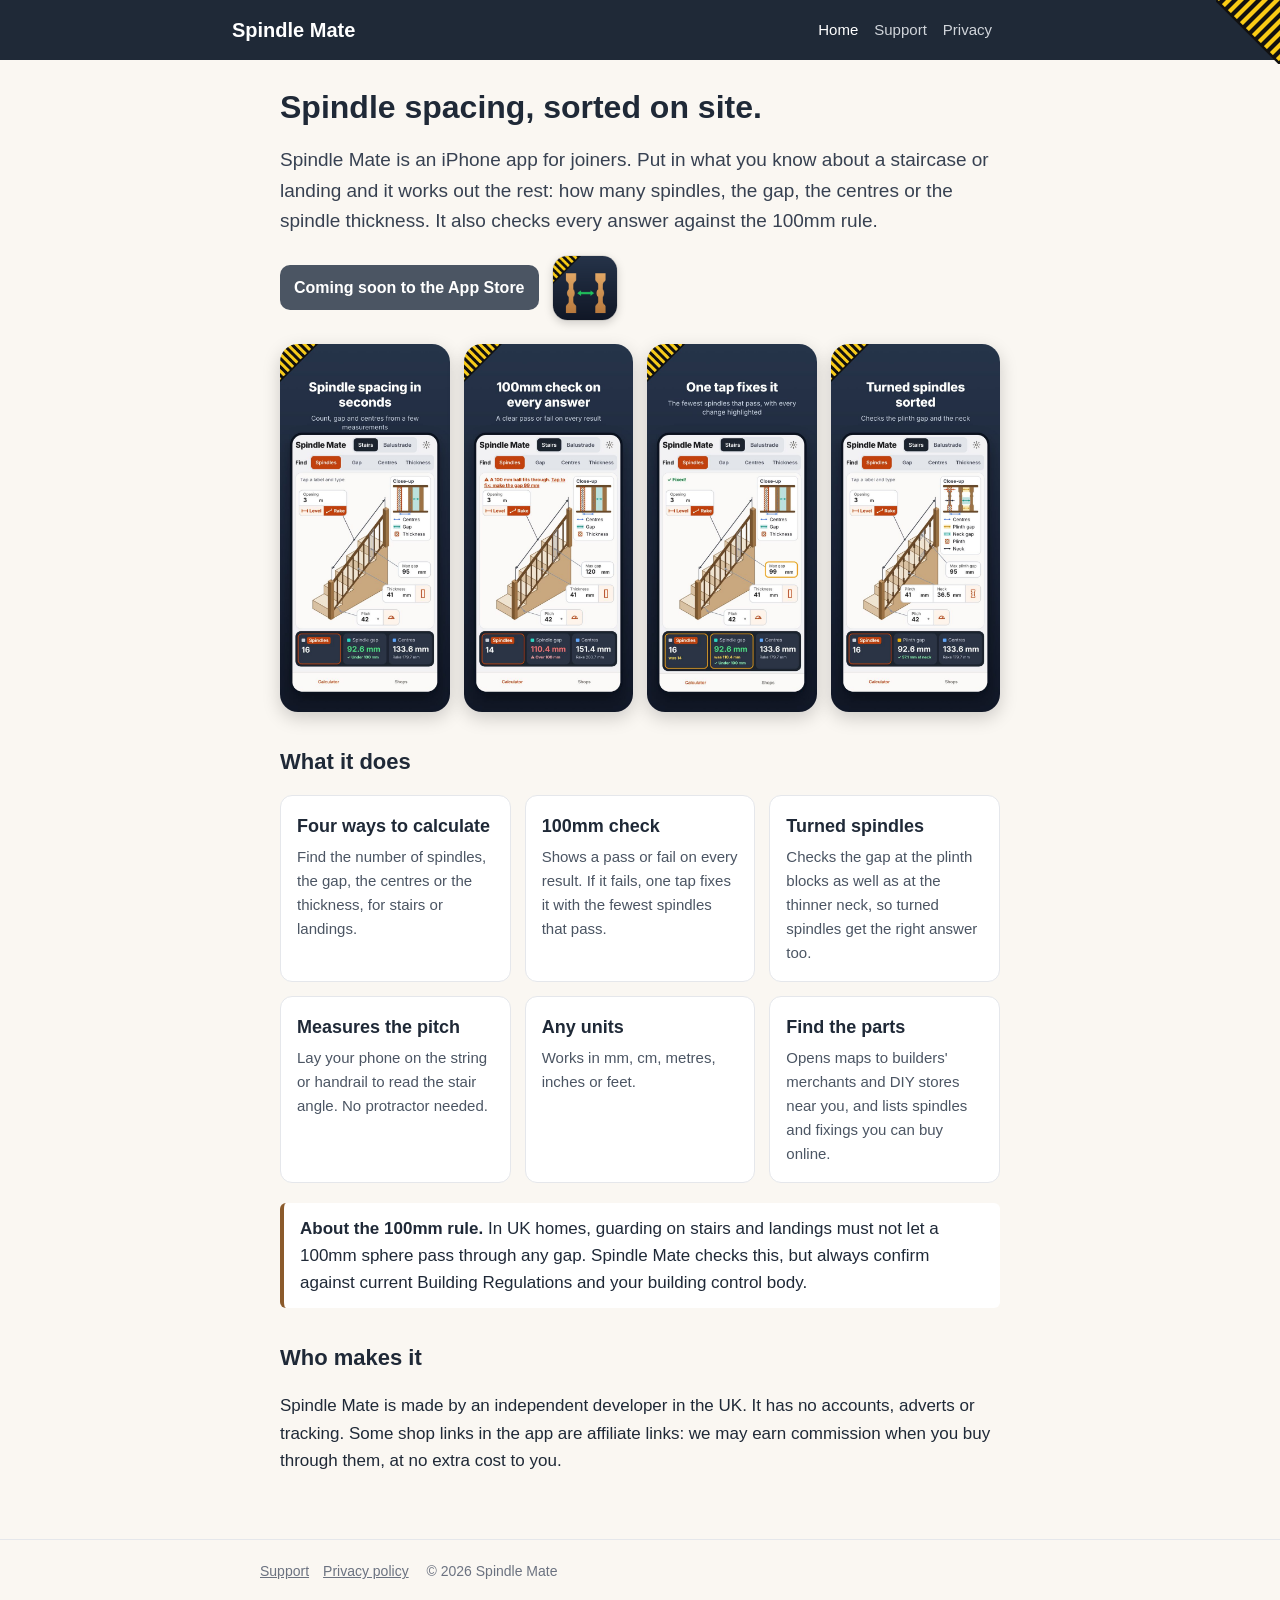
==== docs/index.html @ 723d8fc3 "Website: icon after the App Store badge with iOS rounded corners; header colours the iPhone status b" ====
<!DOCTYPE html>
<html lang="en-GB">
<head>
<meta charset="utf-8">
<meta name="viewport" content="width=device-width, initial-scale=1, viewport-fit=cover">
<meta name="theme-color" content="#1F2937">
<meta name="apple-mobile-web-app-capable" content="yes">
<meta name="apple-mobile-web-app-status-bar-style" content="black-translucent">
<title>Spindle Mate – spindle spacing calculator for joiners</title>
<meta name="description" content="Spindle Mate works out spindle spacing for stairs and landings, checks the 100mm rule, and finds the parts you need. Built for joiners.">
<link rel="stylesheet" href="style.css">
<link rel="icon" href="img/icon.png">
<link rel="apple-touch-icon" href="img/icon.png">
</head>
<body>
<header><svg class="hazard" aria-hidden="true" viewBox="0 0 64 64" width="64" height="64"><defs><clipPath id="hz"><path d="M64,0 V64 L0,0 Z"/></clipPath></defs><g clip-path="url(#hz)"><rect width="64" height="64" fill="#FACC15"/><path d="M4,0 h6 l-70,70 h-6 Z" fill="#111111"/><path d="M16,0 h6 l-70,70 h-6 Z" fill="#111111"/><path d="M28,0 h6 l-70,70 h-6 Z" fill="#111111"/><path d="M40,0 h6 l-70,70 h-6 Z" fill="#111111"/><path d="M52,0 h6 l-70,70 h-6 Z" fill="#111111"/><path d="M64,0 h6 l-70,70 h-6 Z" fill="#111111"/><path d="M76,0 h6 l-70,70 h-6 Z" fill="#111111"/><path d="M88,0 h6 l-70,70 h-6 Z" fill="#111111"/><path d="M100,0 h6 l-70,70 h-6 Z" fill="#111111"/><path d="M112,0 h6 l-70,70 h-6 Z" fill="#111111"/><path d="M124,0 h6 l-70,70 h-6 Z" fill="#111111"/><path d="M136,0 h6 l-70,70 h-6 Z" fill="#111111"/></g><line x1="-1" y1="-1" x2="65" y2="65" stroke="#111111" stroke-width="2.5"/></svg><div class="wrap">
  <a class="brand" href="./">Spindle Mate</a>
  <nav><a href="./" aria-current="page">Home</a><a href="support.html">Support</a><a href="privacy.html">Privacy</a></nav>
</div></header>
<main class="wrap">
  <h1>Spindle spacing, sorted on site.</h1>
  <p class="lead">Spindle Mate is an iPhone app for joiners. Put in what you know about a staircase or landing and it works out the rest: how many spindles, the gap, the centres or the spindle thickness. It also checks every answer against the 100mm rule.</p>
  <div class="launch"><span class="badge soon">Coming soon to the App Store</span><img src="img/icon.png" width="64" height="64" alt="Spindle Mate app icon" class="appicon"></div>

  <div class="shots" aria-label="Screenshots">
    <img src="img/screen1.jpg" width="300" height="652" alt="Spindle spacing in seconds: 16 spindles, a 92.6 mm gap passing the 100 mm check">
    <img src="img/screen2.jpg" width="300" height="652" alt="100 mm check on every answer: a 110.4 mm gap failing, with Tap to fix">
    <img src="img/screen3.jpg" width="300" height="652" alt="One tap fixes it: now 16 spindles, the changed boxes highlighted">
    <img src="img/screen4.jpg" width="300" height="652" alt="Turned spindles: plinth gap with the gap at the neck checked">
  </div>

  <h2>What it does</h2>
  <div class="grid">
    <div class="card"><h3>Four ways to calculate</h3><p>Find the number of spindles, the gap, the centres or the thickness, for stairs or landings.</p></div>
    <div class="card"><h3>100mm check</h3><p>Shows a pass or fail on every result. If it fails, one tap fixes it with the fewest spindles that pass.</p></div>
    <div class="card"><h3>Turned spindles</h3><p>Checks the gap at the plinth blocks as well as at the thinner neck, so turned spindles get the right answer too.</p></div>
    <div class="card"><h3>Measures the pitch</h3><p>Lay your phone on the string or handrail to read the stair angle. No protractor needed.</p></div>
    <div class="card"><h3>Any units</h3><p>Works in mm, cm, metres, inches or feet.</p></div>
    <div class="card"><h3>Find the parts</h3><p>Opens maps to builders' merchants and DIY stores near you, and lists spindles and fixings you can buy online.</p></div>
  </div>

  <div class="note">
    <strong>About the 100mm rule.</strong> In UK homes, guarding on stairs and landings must not let a 100mm sphere pass through any gap. Spindle Mate checks this, but always confirm against current Building Regulations and your building control body.
  </div>

  <h2>Who makes it</h2>
  <p>Spindle Mate is made by an independent developer in the UK. It has no accounts, adverts or tracking. Some shop links in the app are affiliate links: we may earn commission when you buy through them, at no extra cost to you.</p>
</main>
<footer><div class="wrap">
  <a href="support.html">Support</a><a href="privacy.html">Privacy policy</a>
  <span>© 2026 Spindle Mate</span>
</div></footer>
</body>
</html>
---- docs/style.css ----
:root { --wood: #8B5A2B; --ink: #1F2937; --muted: #6B7280; --line: #E5E7EB; --bg: #FAF7F2; --green: #15803D; }
* { box-sizing: border-box; }
body { margin: 0; font: 17px/1.6 -apple-system, BlinkMacSystemFont, "Segoe UI", Roboto, Helvetica, Arial, sans-serif; color: var(--ink); background: var(--bg); }
header { background: var(--ink); color: #fff; padding: 14px 20px; }
header .wrap { display: flex; align-items: center; justify-content: space-between; gap: 12px; flex-wrap: wrap; }
header a.brand { color: #fff; text-decoration: none; font-weight: 700; font-size: 20px; display: flex; align-items: center; gap: 10px; }
nav a { color: #D1D5DB; text-decoration: none; margin-left: 16px; font-size: 15px; }
nav a:hover, nav a[aria-current] { color: #fff; }
.wrap { max-width: 760px; margin: 0 auto; }
main { padding: 28px 20px 48px; }
h1 { font-size: 32px; line-height: 1.2; margin: 0 0 12px; }
h2 { font-size: 22px; margin: 32px 0 8px; }
h3 { font-size: 18px; margin: 20px 0 4px; }
p, li { color: var(--ink); }
.lead { font-size: 19px; color: #374151; }
.muted { color: var(--muted); font-size: 15px; }
a { color: var(--wood); }
.badge { display: inline-block; background: #000; color: #fff; border-radius: 10px; padding: 10px 18px; text-decoration: none; font-weight: 600; margin: 8px 0 4px; }
.badge.soon { background: #4B5563; cursor: default; }
.grid { display: grid; grid-template-columns: repeat(auto-fit, minmax(210px, 1fr)); gap: 14px; margin-top: 16px; }
.card { background: #fff; border: 1px solid var(--line); border-radius: 12px; padding: 16px; }
.card h3 { margin-top: 0; }
.card p { margin: 0; font-size: 15px; color: #4B5563; }
.note { background: #fff; border-left: 4px solid var(--wood); padding: 12px 16px; border-radius: 6px; margin: 20px 0; }
footer { border-top: 1px solid var(--line); padding: 20px; font-size: 14px; color: var(--muted); }
footer a { color: var(--muted); margin-right: 14px; }
.shots { display: flex; gap: 14px; overflow-x: auto; scroll-snap-type: x mandatory; margin: 24px 0 8px; padding: 0 0 8px; }
.shots img { flex: none; width: 230px; height: auto; border-radius: 18px; scroll-snap-align: start; box-shadow: 0 6px 18px rgba(0,0,0,.18); }
@media (min-width: 760px) { .shots { overflow: visible; margin: 24px 0 8px; padding: 0; } .shots img { flex: 1; width: 0; } }
header { position: relative; padding-right: 76px; padding-top: calc(14px + env(safe-area-inset-top)); }
html { background: #1F2937; }
body { min-height: 100vh; }
.hazard { position: absolute; top: 0; right: 0; width: 64px; height: 64px; }
.launch { display: flex; align-items: center; gap: 14px; margin: 8px 0 4px; }
.launch .badge { margin: 0; white-space: nowrap; font-size: 16px; padding: 10px 14px; }
.appicon { border-radius: 22.5%; box-shadow: 0 0 0 0.5px rgba(0,0,0,.15), 0 3px 10px rgba(0,0,0,.18); }
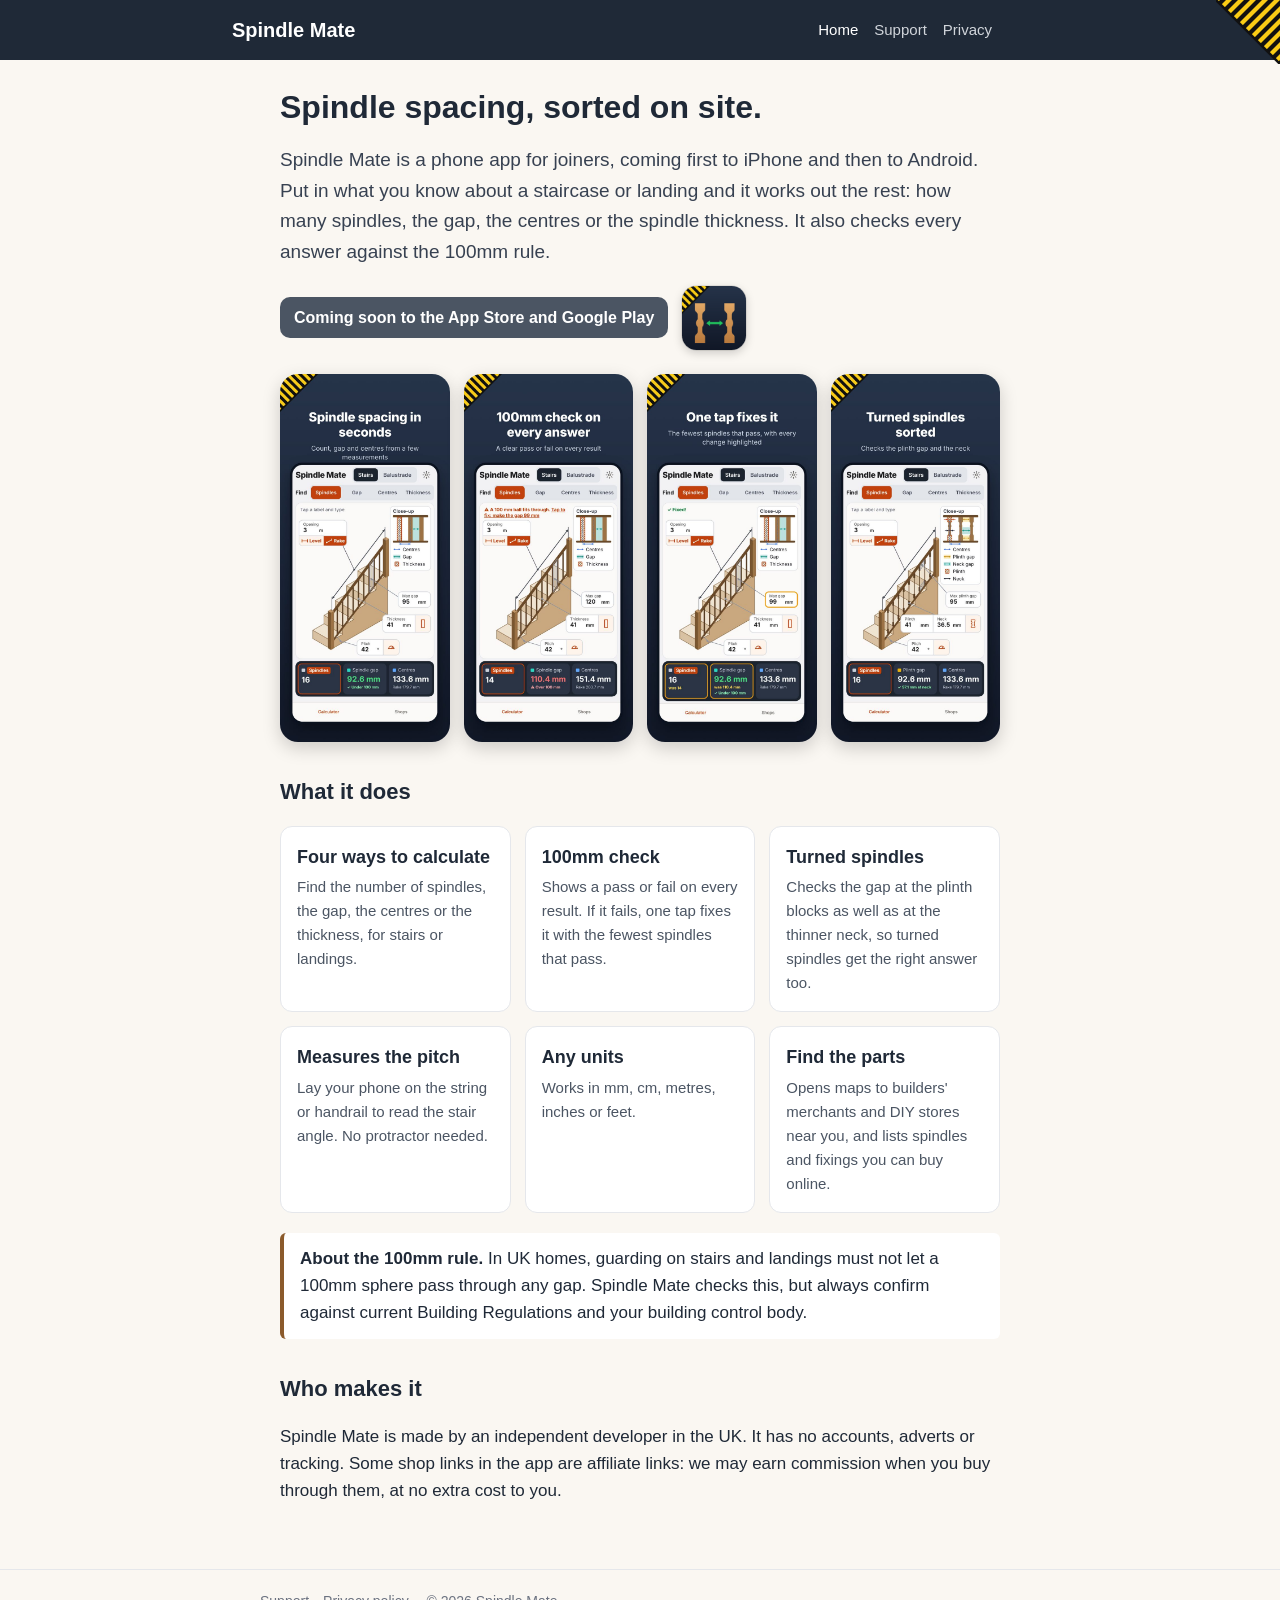
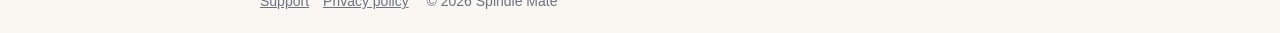
==== commit c47f2b7f: "Website: coming soon to the App Store and Google Play; maps wording covers Android Co-Authored-By: C" ====
--- a/docs/index.html
+++ b/docs/index.html
@@ -7,7 +7,7 @@
 <meta name="apple-mobile-web-app-capable" content="yes">
 <meta name="apple-mobile-web-app-status-bar-style" content="black-translucent">
 <title>Spindle Mate – spindle spacing calculator for joiners</title>
-<meta name="description" content="Spindle Mate works out spindle spacing for stairs and landings, checks the 100mm rule, and finds the parts you need. Built for joiners.">
+<meta name="description" content="Spindle Mate, for iPhone and Android, works out spindle spacing for stairs and landings, checks the 100mm rule, and finds the parts you need. Built for joiners.">
 <link rel="stylesheet" href="style.css">
 <link rel="icon" href="img/icon.png">
 <link rel="apple-touch-icon" href="img/icon.png">
@@ -19,8 +19,8 @@
 </div></header>
 <main class="wrap">
   <h1>Spindle spacing, sorted on site.</h1>
-  <p class="lead">Spindle Mate is an iPhone app for joiners. Put in what you know about a staircase or landing and it works out the rest: how many spindles, the gap, the centres or the spindle thickness. It also checks every answer against the 100mm rule.</p>
-  <div class="launch"><span class="badge soon">Coming soon to the App Store</span><img src="img/icon.png" width="64" height="64" alt="Spindle Mate app icon" class="appicon"></div>
+  <p class="lead">Spindle Mate is a phone app for joiners, coming first to iPhone and then to Android. Put in what you know about a staircase or landing and it works out the rest: how many spindles, the gap, the centres or the spindle thickness. It also checks every answer against the 100mm rule.</p>
+  <div class="launch"><span class="badge soon">Coming soon to the App Store and Google Play</span><img src="img/icon.png" width="64" height="64" alt="Spindle Mate app icon" class="appicon"></div>
 
   <div class="shots" aria-label="Screenshots">
     <img src="img/screen1.jpg" width="300" height="652" alt="Spindle spacing in seconds: 16 spindles, a 92.6 mm gap passing the 100 mm check">
--- a/docs/style.css
+++ b/docs/style.css
@@ -32,5 +32,5 @@
 body { min-height: 100vh; }
 .hazard { position: absolute; top: 0; right: 0; width: 64px; height: 64px; }
 .launch { display: flex; align-items: center; gap: 14px; margin: 8px 0 4px; }
-.launch .badge { margin: 0; white-space: nowrap; font-size: 16px; padding: 10px 14px; }
+.launch .badge { margin: 0; font-size: 16px; line-height: 21px; padding: 10px 14px; }
 .appicon { border-radius: 22.5%; box-shadow: 0 0 0 0.5px rgba(0,0,0,.15), 0 3px 10px rgba(0,0,0,.18); }
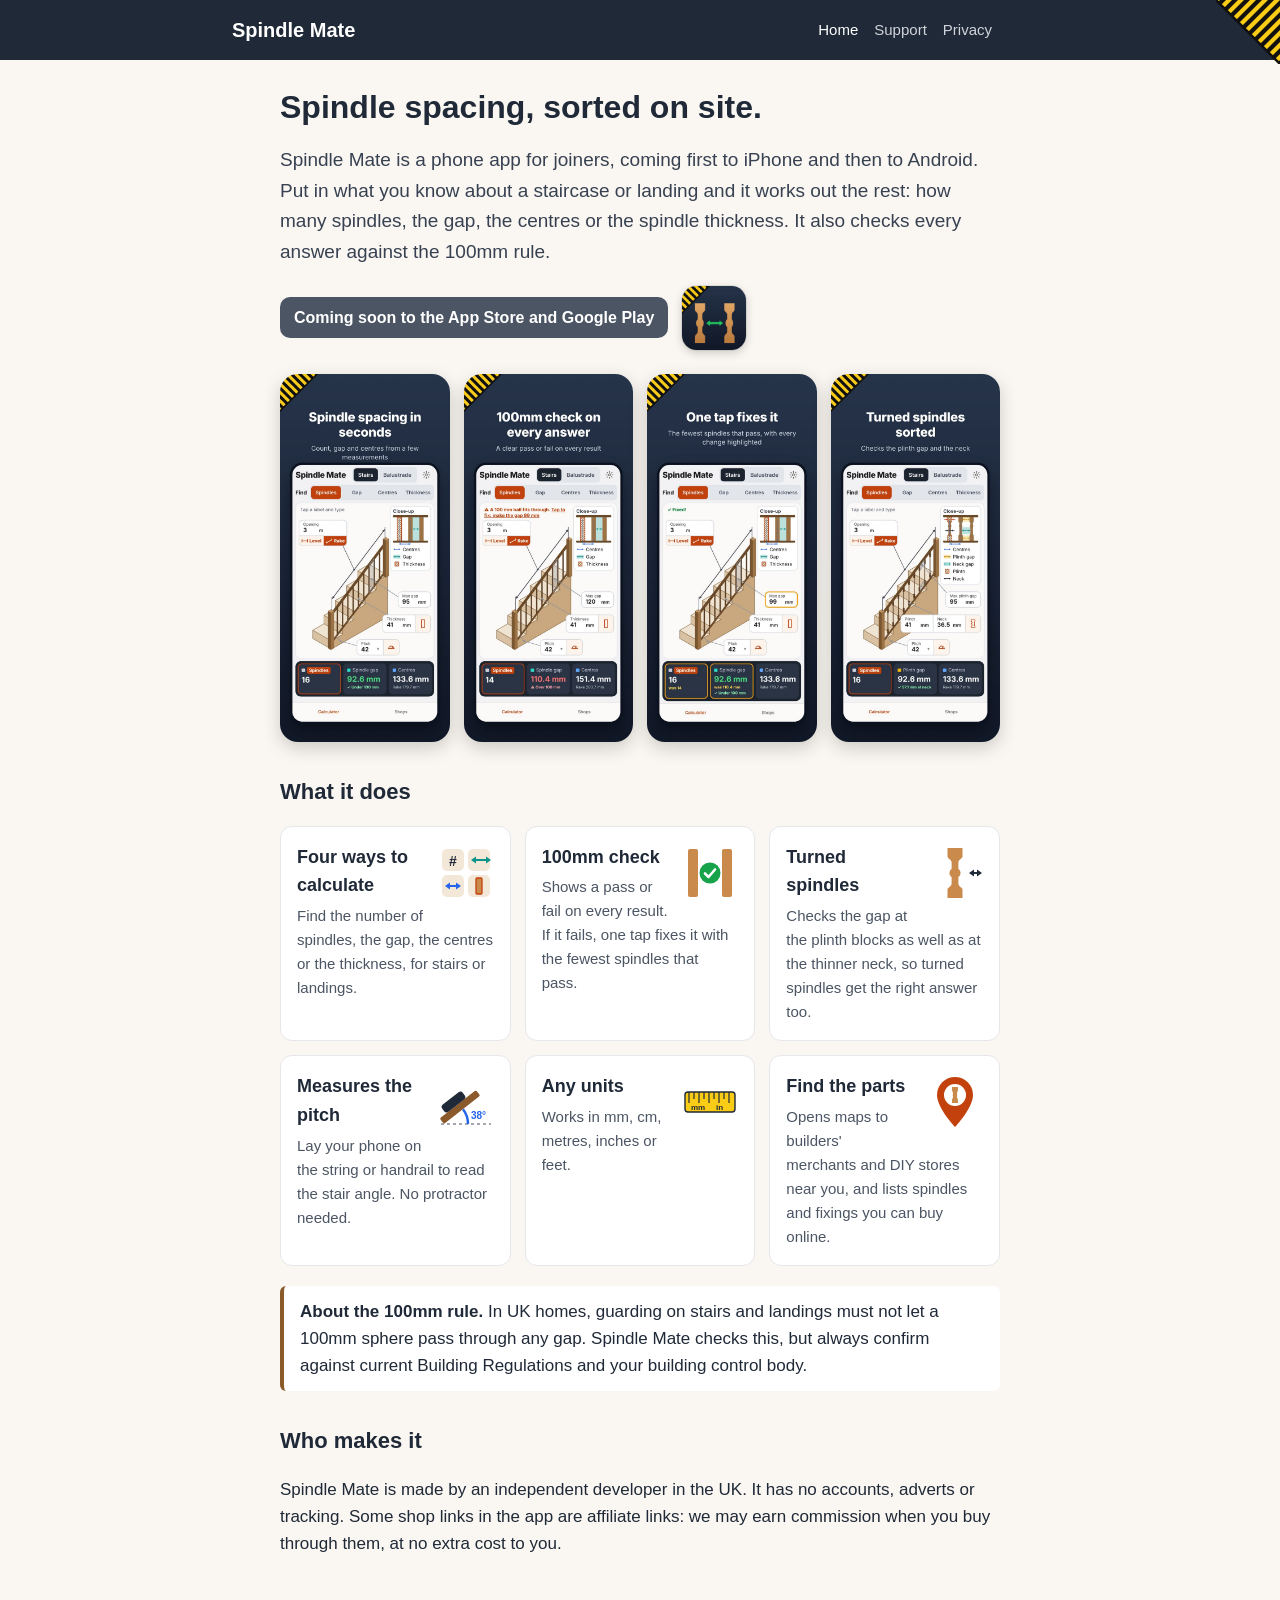
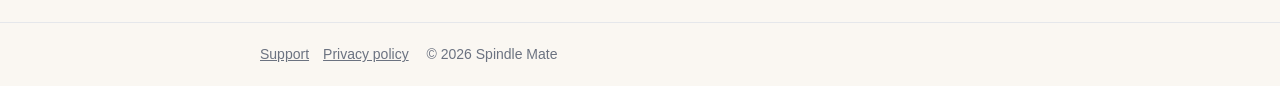
==== commit 52cec5c1: "Website: a glyph for each feature card, text wraps around it Co-Authored-By: Claude Opus 5.5 <norepl" ====
--- a/docs/index.html
+++ b/docs/index.html
@@ -31,12 +31,12 @@
 
   <h2>What it does</h2>
   <div class="grid">
-    <div class="card"><h3>Four ways to calculate</h3><p>Find the number of spindles, the gap, the centres or the thickness, for stairs or landings.</p></div>
-    <div class="card"><h3>100mm check</h3><p>Shows a pass or fail on every result. If it fails, one tap fixes it with the fewest spindles that pass.</p></div>
-    <div class="card"><h3>Turned spindles</h3><p>Checks the gap at the plinth blocks as well as at the thinner neck, so turned spindles get the right answer too.</p></div>
-    <div class="card"><h3>Measures the pitch</h3><p>Lay your phone on the string or handrail to read the stair angle. No protractor needed.</p></div>
-    <div class="card"><h3>Any units</h3><p>Works in mm, cm, metres, inches or feet.</p></div>
-    <div class="card"><h3>Find the parts</h3><p>Opens maps to builders' merchants and DIY stores near you, and lists spindles and fixings you can buy online.</p></div>
+    <div class="card feature"><svg class="glyph" aria-hidden="true" viewBox="0 0 56 56" width="56" height="56"><rect x="4" y="4" width="22" height="22" rx="5" fill="#F3E7D8"/><rect x="30" y="4" width="22" height="22" rx="5" fill="#F3E7D8"/><rect x="4" y="30" width="22" height="22" rx="5" fill="#F3E7D8"/><rect x="30" y="30" width="22" height="22" rx="5" fill="#F3E7D8"/><text x="15" y="20.5" font-family="-apple-system,Helvetica,Arial" font-size="14" font-weight="800" fill="#1F2937" text-anchor="middle">#</text><line x1="37" y1="15" x2="49" y2="15" stroke="#0D9488" stroke-width="2"/><path d="M33,15 l5,-3.5 v7 Z M53,15 l-5,-3.5 v7 Z" fill="#0D9488"/><line x1="11" y1="41" x2="19" y2="41" stroke="#2563EB" stroke-width="2"/><path d="M7,41 l5,-3.5 v7 Z M23,41 l-5,-3.5 v7 Z" fill="#2563EB"/><rect x="38" y="33" width="6" height="16" rx="1" fill="#C98A4B" stroke="#C2410C" stroke-width="1.3"/></svg><h3>Four ways to calculate</h3><p>Find the number of spindles, the gap, the centres or the thickness, for stairs or landings.</p></div>
+    <div class="card feature"><svg class="glyph" aria-hidden="true" viewBox="0 0 56 56" width="56" height="56"><rect x="6" y="4" width="10" height="48" rx="2" fill="#C98A4B"/><rect x="40" y="4" width="10" height="48" rx="2" fill="#C98A4B"/><circle cx="28" cy="28" r="10.5" fill="#16A34A"/><path d="M23,28.5 l3.5,3.5 l6.5,-7.5" fill="none" stroke="#fff" stroke-width="2.6" stroke-linecap="round" stroke-linejoin="round"/></svg><h3>100mm check</h3><p>Shows a pass or fail on every result. If it fails, one tap fixes it with the fewest spindles that pass.</p></div>
+    <div class="card feature"><svg class="glyph" aria-hidden="true" viewBox="0 0 56 56" width="56" height="56"><path d="M20.5,3 h15 v8.5 C35.5,13.5 31.375,14.5 31.375,17.5 L31.375,24.0 C34.3,26.0 34.3,30.0 31.375,32.0 L31.375,38.5 C31.375,41.5 35.5,42.5 35.5,44.5 v8.5 h-15 v-8.5 C20.5,42.5 24.625,41.5 24.625,38.5 L24.625,32.0 C21.7,30.0 21.7,26.0 24.625,24.0 L24.625,17.5 C24.625,14.5 20.5,13.5 20.5,11.5 Z" fill="#C98A4B"/><g stroke="#1F2937" stroke-width="1.6"><line x1="44" y1="28" x2="53" y2="28"/></g><line x1="46" y1="28" x2="51" y2="28" stroke="#1F2937" stroke-width="1.6"/><path d="M42,28 l5,-3.5 v7 Z M55,28 l-5,-3.5 v7 Z" fill="#1F2937"/></svg><h3>Turned spindles</h3><p>Checks the gap at the plinth blocks as well as at the thinner neck, so turned spindles get the right answer too.</p></div>
+    <div class="card feature"><svg class="glyph" aria-hidden="true" viewBox="0 0 56 56" width="56" height="56"><line x1="3" y1="50" x2="53" y2="50" stroke="#1F2937" stroke-width="2" stroke-dasharray="3 3" opacity=".4"/><g transform="rotate(-38 6 50)"><rect x="6" y="43" width="46" height="7" rx="1.5" fill="#8B5A2B"/><rect x="14" y="34" width="26" height="9" rx="3" fill="#1F2937"/></g><path d="M30,50 A24,24 0 0 0 25,35.3" fill="none" stroke="#2563EB" stroke-width="2.4"/><text x="33" y="45" font-family="-apple-system,Helvetica,Arial" font-size="10" font-weight="800" fill="#2563EB">38°</text></svg><h3>Measures the pitch</h3><p>Lay your phone on the string or handrail to read the stair angle. No protractor needed.</p></div>
+    <div class="card feature"><svg class="glyph" aria-hidden="true" viewBox="0 0 56 56" width="56" height="56"><rect x="3" y="18" width="50" height="20" rx="3" fill="#FACC15" stroke="#1F2937" stroke-width="1.4"/><line x1="7" y1="18" x2="7" y2="29" stroke="#1F2937" stroke-width="1.2"/><line x1="12" y1="18" x2="12" y2="25" stroke="#1F2937" stroke-width="1.2"/><line x1="17" y1="18" x2="17" y2="29" stroke="#1F2937" stroke-width="1.2"/><line x1="22" y1="18" x2="22" y2="25" stroke="#1F2937" stroke-width="1.2"/><line x1="27" y1="18" x2="27" y2="29" stroke="#1F2937" stroke-width="1.2"/><line x1="32" y1="18" x2="32" y2="25" stroke="#1F2937" stroke-width="1.2"/><line x1="37" y1="18" x2="37" y2="29" stroke="#1F2937" stroke-width="1.2"/><line x1="42" y1="18" x2="42" y2="25" stroke="#1F2937" stroke-width="1.2"/><line x1="47" y1="18" x2="47" y2="29" stroke="#1F2937" stroke-width="1.2"/><text x="9" y="35.5" font-family="-apple-system,Helvetica,Arial" font-size="8" font-weight="800" fill="#1F2937">mm</text><text x="34" y="35.5" font-family="-apple-system,Helvetica,Arial" font-size="8" font-weight="800" fill="#1F2937">in</text></svg><h3>Any units</h3><p>Works in mm, cm, metres, inches or feet.</p></div>
+    <div class="card feature"><svg class="glyph" aria-hidden="true" viewBox="0 0 56 56" width="56" height="56"><path d="M28,53 C28,53 10,34 10,21 A18,18 0 0 1 46,21 C46,34 28,53 28,53 Z" fill="#C2410C"/><circle cx="28" cy="21" r="11" fill="#fff"/><path d="M25.0,13 h6 v2.72 C31.0,17.72 29.35,18.72 29.35,21.72 L29.35,17.0 C30.52,19.0 30.52,23.0 29.35,25.0 L29.35,20.28 C29.35,23.28 31.0,24.28 31.0,26.28 v2.72 h-6 v-2.72 C25.0,24.28 26.65,23.28 26.65,20.28 L26.65,25.0 C25.48,23.0 25.48,19.0 26.65,17.0 L26.65,21.72 C26.65,18.72 25.0,17.72 25.0,15.72 Z" fill="#C98A4B"/></svg><h3>Find the parts</h3><p>Opens maps to builders' merchants and DIY stores near you, and lists spindles and fixings you can buy online.</p></div>
   </div>
 
   <div class="note">
--- a/docs/style.css
+++ b/docs/style.css
@@ -34,3 +34,5 @@
 .launch { display: flex; align-items: center; gap: 14px; margin: 8px 0 4px; }
 .launch .badge { margin: 0; font-size: 16px; line-height: 21px; padding: 10px 14px; }
 .appicon { border-radius: 22.5%; box-shadow: 0 0 0 0.5px rgba(0,0,0,.15), 0 3px 10px rgba(0,0,0,.18); }
+.feature { display: flow-root; }
+.feature .glyph { float: right; width: 56px; height: 56px; margin: 2px 0 6px 12px; }
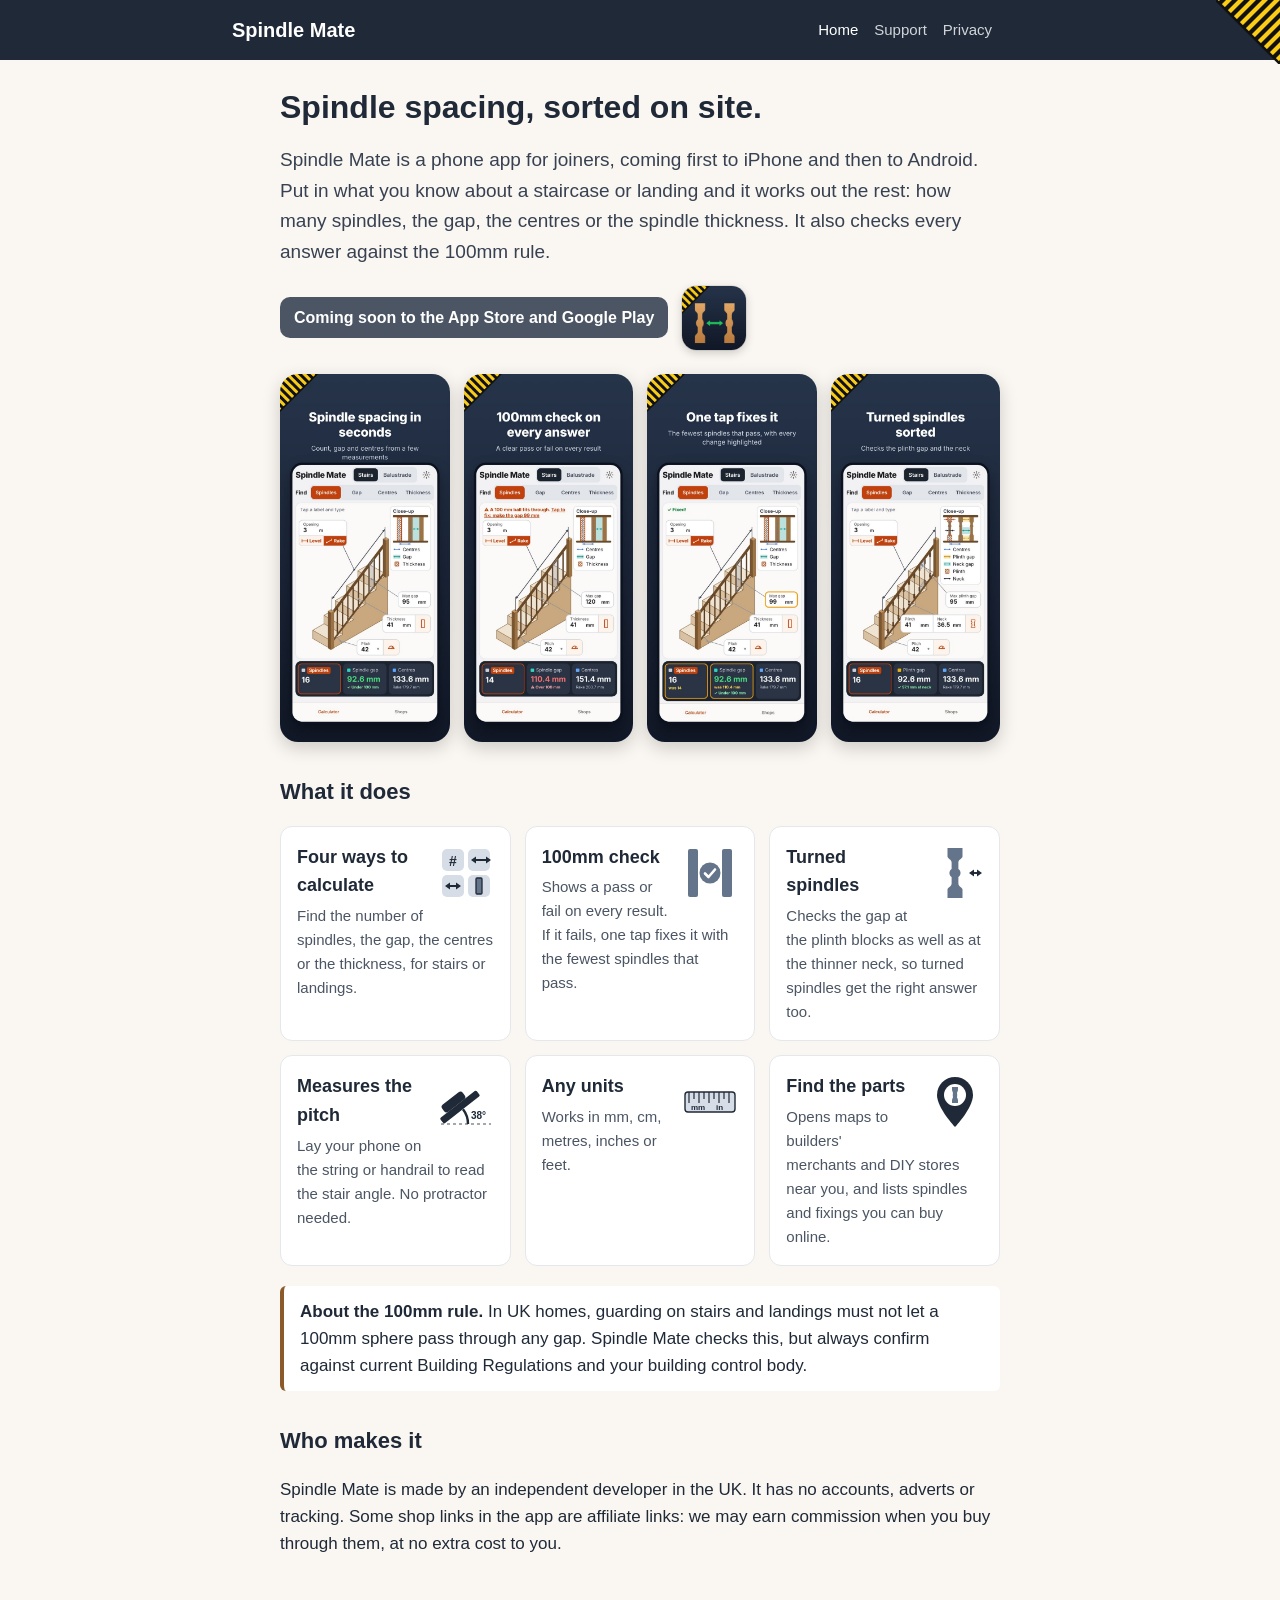
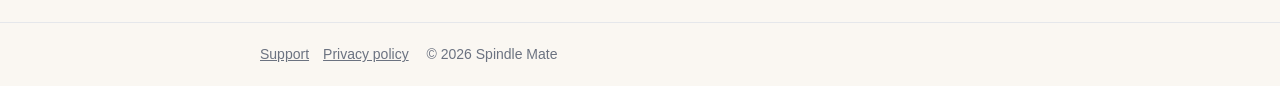
==== commit 01f0d0d2: "Website: feature glyphs in the site's navy Co-Authored-By: Claude Opus 5.5 <noreply@anthropic.com> C" ====
--- a/docs/index.html
+++ b/docs/index.html
@@ -31,12 +31,12 @@
 
   <h2>What it does</h2>
   <div class="grid">
-    <div class="card feature"><svg class="glyph" aria-hidden="true" viewBox="0 0 56 56" width="56" height="56"><rect x="4" y="4" width="22" height="22" rx="5" fill="#F3E7D8"/><rect x="30" y="4" width="22" height="22" rx="5" fill="#F3E7D8"/><rect x="4" y="30" width="22" height="22" rx="5" fill="#F3E7D8"/><rect x="30" y="30" width="22" height="22" rx="5" fill="#F3E7D8"/><text x="15" y="20.5" font-family="-apple-system,Helvetica,Arial" font-size="14" font-weight="800" fill="#1F2937" text-anchor="middle">#</text><line x1="37" y1="15" x2="49" y2="15" stroke="#0D9488" stroke-width="2"/><path d="M33,15 l5,-3.5 v7 Z M53,15 l-5,-3.5 v7 Z" fill="#0D9488"/><line x1="11" y1="41" x2="19" y2="41" stroke="#2563EB" stroke-width="2"/><path d="M7,41 l5,-3.5 v7 Z M23,41 l-5,-3.5 v7 Z" fill="#2563EB"/><rect x="38" y="33" width="6" height="16" rx="1" fill="#C98A4B" stroke="#C2410C" stroke-width="1.3"/></svg><h3>Four ways to calculate</h3><p>Find the number of spindles, the gap, the centres or the thickness, for stairs or landings.</p></div>
-    <div class="card feature"><svg class="glyph" aria-hidden="true" viewBox="0 0 56 56" width="56" height="56"><rect x="6" y="4" width="10" height="48" rx="2" fill="#C98A4B"/><rect x="40" y="4" width="10" height="48" rx="2" fill="#C98A4B"/><circle cx="28" cy="28" r="10.5" fill="#16A34A"/><path d="M23,28.5 l3.5,3.5 l6.5,-7.5" fill="none" stroke="#fff" stroke-width="2.6" stroke-linecap="round" stroke-linejoin="round"/></svg><h3>100mm check</h3><p>Shows a pass or fail on every result. If it fails, one tap fixes it with the fewest spindles that pass.</p></div>
-    <div class="card feature"><svg class="glyph" aria-hidden="true" viewBox="0 0 56 56" width="56" height="56"><path d="M20.5,3 h15 v8.5 C35.5,13.5 31.375,14.5 31.375,17.5 L31.375,24.0 C34.3,26.0 34.3,30.0 31.375,32.0 L31.375,38.5 C31.375,41.5 35.5,42.5 35.5,44.5 v8.5 h-15 v-8.5 C20.5,42.5 24.625,41.5 24.625,38.5 L24.625,32.0 C21.7,30.0 21.7,26.0 24.625,24.0 L24.625,17.5 C24.625,14.5 20.5,13.5 20.5,11.5 Z" fill="#C98A4B"/><g stroke="#1F2937" stroke-width="1.6"><line x1="44" y1="28" x2="53" y2="28"/></g><line x1="46" y1="28" x2="51" y2="28" stroke="#1F2937" stroke-width="1.6"/><path d="M42,28 l5,-3.5 v7 Z M55,28 l-5,-3.5 v7 Z" fill="#1F2937"/></svg><h3>Turned spindles</h3><p>Checks the gap at the plinth blocks as well as at the thinner neck, so turned spindles get the right answer too.</p></div>
-    <div class="card feature"><svg class="glyph" aria-hidden="true" viewBox="0 0 56 56" width="56" height="56"><line x1="3" y1="50" x2="53" y2="50" stroke="#1F2937" stroke-width="2" stroke-dasharray="3 3" opacity=".4"/><g transform="rotate(-38 6 50)"><rect x="6" y="43" width="46" height="7" rx="1.5" fill="#8B5A2B"/><rect x="14" y="34" width="26" height="9" rx="3" fill="#1F2937"/></g><path d="M30,50 A24,24 0 0 0 25,35.3" fill="none" stroke="#2563EB" stroke-width="2.4"/><text x="33" y="45" font-family="-apple-system,Helvetica,Arial" font-size="10" font-weight="800" fill="#2563EB">38°</text></svg><h3>Measures the pitch</h3><p>Lay your phone on the string or handrail to read the stair angle. No protractor needed.</p></div>
-    <div class="card feature"><svg class="glyph" aria-hidden="true" viewBox="0 0 56 56" width="56" height="56"><rect x="3" y="18" width="50" height="20" rx="3" fill="#FACC15" stroke="#1F2937" stroke-width="1.4"/><line x1="7" y1="18" x2="7" y2="29" stroke="#1F2937" stroke-width="1.2"/><line x1="12" y1="18" x2="12" y2="25" stroke="#1F2937" stroke-width="1.2"/><line x1="17" y1="18" x2="17" y2="29" stroke="#1F2937" stroke-width="1.2"/><line x1="22" y1="18" x2="22" y2="25" stroke="#1F2937" stroke-width="1.2"/><line x1="27" y1="18" x2="27" y2="29" stroke="#1F2937" stroke-width="1.2"/><line x1="32" y1="18" x2="32" y2="25" stroke="#1F2937" stroke-width="1.2"/><line x1="37" y1="18" x2="37" y2="29" stroke="#1F2937" stroke-width="1.2"/><line x1="42" y1="18" x2="42" y2="25" stroke="#1F2937" stroke-width="1.2"/><line x1="47" y1="18" x2="47" y2="29" stroke="#1F2937" stroke-width="1.2"/><text x="9" y="35.5" font-family="-apple-system,Helvetica,Arial" font-size="8" font-weight="800" fill="#1F2937">mm</text><text x="34" y="35.5" font-family="-apple-system,Helvetica,Arial" font-size="8" font-weight="800" fill="#1F2937">in</text></svg><h3>Any units</h3><p>Works in mm, cm, metres, inches or feet.</p></div>
-    <div class="card feature"><svg class="glyph" aria-hidden="true" viewBox="0 0 56 56" width="56" height="56"><path d="M28,53 C28,53 10,34 10,21 A18,18 0 0 1 46,21 C46,34 28,53 28,53 Z" fill="#C2410C"/><circle cx="28" cy="21" r="11" fill="#fff"/><path d="M25.0,13 h6 v2.72 C31.0,17.72 29.35,18.72 29.35,21.72 L29.35,17.0 C30.52,19.0 30.52,23.0 29.35,25.0 L29.35,20.28 C29.35,23.28 31.0,24.28 31.0,26.28 v2.72 h-6 v-2.72 C25.0,24.28 26.65,23.28 26.65,20.28 L26.65,25.0 C25.48,23.0 25.48,19.0 26.65,17.0 L26.65,21.72 C26.65,18.72 25.0,17.72 25.0,15.72 Z" fill="#C98A4B"/></svg><h3>Find the parts</h3><p>Opens maps to builders' merchants and DIY stores near you, and lists spindles and fixings you can buy online.</p></div>
+    <div class="card feature"><svg class="glyph" aria-hidden="true" viewBox="0 0 56 56" width="56" height="56"><rect x="4" y="4" width="22" height="22" rx="5" fill="#D6DDE7"/><rect x="30" y="4" width="22" height="22" rx="5" fill="#D6DDE7"/><rect x="4" y="30" width="22" height="22" rx="5" fill="#D6DDE7"/><rect x="30" y="30" width="22" height="22" rx="5" fill="#D6DDE7"/><text x="15" y="20.5" font-family="-apple-system,Helvetica,Arial" font-size="14" font-weight="800" fill="#1F2937" text-anchor="middle">#</text><line x1="37" y1="15" x2="49" y2="15" stroke="#1F2937" stroke-width="2"/><path d="M33,15 l5,-3.5 v7 Z M53,15 l-5,-3.5 v7 Z" fill="#1F2937"/><line x1="11" y1="41" x2="19" y2="41" stroke="#1F2937" stroke-width="2"/><path d="M7,41 l5,-3.5 v7 Z M23,41 l-5,-3.5 v7 Z" fill="#1F2937"/><rect x="38" y="33" width="6" height="16" rx="1" fill="#64748B" stroke="#1F2937" stroke-width="1.3"/></svg><h3>Four ways to calculate</h3><p>Find the number of spindles, the gap, the centres or the thickness, for stairs or landings.</p></div>
+    <div class="card feature"><svg class="glyph" aria-hidden="true" viewBox="0 0 56 56" width="56" height="56"><rect x="6" y="4" width="10" height="48" rx="2" fill="#64748B"/><rect x="40" y="4" width="10" height="48" rx="2" fill="#64748B"/><circle cx="28" cy="28" r="10.5" fill="#64748B"/><path d="M23,28.5 l3.5,3.5 l6.5,-7.5" fill="none" stroke="#fff" stroke-width="2.6" stroke-linecap="round" stroke-linejoin="round"/></svg><h3>100mm check</h3><p>Shows a pass or fail on every result. If it fails, one tap fixes it with the fewest spindles that pass.</p></div>
+    <div class="card feature"><svg class="glyph" aria-hidden="true" viewBox="0 0 56 56" width="56" height="56"><path d="M20.5,3 h15 v8.5 C35.5,13.5 31.375,14.5 31.375,17.5 L31.375,24.0 C34.3,26.0 34.3,30.0 31.375,32.0 L31.375,38.5 C31.375,41.5 35.5,42.5 35.5,44.5 v8.5 h-15 v-8.5 C20.5,42.5 24.625,41.5 24.625,38.5 L24.625,32.0 C21.7,30.0 21.7,26.0 24.625,24.0 L24.625,17.5 C24.625,14.5 20.5,13.5 20.5,11.5 Z" fill="#64748B"/><g stroke="#1F2937" stroke-width="1.6"><line x1="44" y1="28" x2="53" y2="28"/></g><line x1="46" y1="28" x2="51" y2="28" stroke="#1F2937" stroke-width="1.6"/><path d="M42,28 l5,-3.5 v7 Z M55,28 l-5,-3.5 v7 Z" fill="#1F2937"/></svg><h3>Turned spindles</h3><p>Checks the gap at the plinth blocks as well as at the thinner neck, so turned spindles get the right answer too.</p></div>
+    <div class="card feature"><svg class="glyph" aria-hidden="true" viewBox="0 0 56 56" width="56" height="56"><line x1="3" y1="50" x2="53" y2="50" stroke="#1F2937" stroke-width="2" stroke-dasharray="3 3" opacity=".4"/><g transform="rotate(-38 6 50)"><rect x="6" y="43" width="46" height="7" rx="1.5" fill="#1F2937"/><rect x="14" y="34" width="26" height="9" rx="3" fill="#1F2937"/></g><path d="M30,50 A24,24 0 0 0 25,35.3" fill="none" stroke="#1F2937" stroke-width="2.4"/><text x="33" y="45" font-family="-apple-system,Helvetica,Arial" font-size="10" font-weight="800" fill="#1F2937">38°</text></svg><h3>Measures the pitch</h3><p>Lay your phone on the string or handrail to read the stair angle. No protractor needed.</p></div>
+    <div class="card feature"><svg class="glyph" aria-hidden="true" viewBox="0 0 56 56" width="56" height="56"><rect x="3" y="18" width="50" height="20" rx="3" fill="#D6DDE7" stroke="#1F2937" stroke-width="1.4"/><line x1="7" y1="18" x2="7" y2="29" stroke="#1F2937" stroke-width="1.2"/><line x1="12" y1="18" x2="12" y2="25" stroke="#1F2937" stroke-width="1.2"/><line x1="17" y1="18" x2="17" y2="29" stroke="#1F2937" stroke-width="1.2"/><line x1="22" y1="18" x2="22" y2="25" stroke="#1F2937" stroke-width="1.2"/><line x1="27" y1="18" x2="27" y2="29" stroke="#1F2937" stroke-width="1.2"/><line x1="32" y1="18" x2="32" y2="25" stroke="#1F2937" stroke-width="1.2"/><line x1="37" y1="18" x2="37" y2="29" stroke="#1F2937" stroke-width="1.2"/><line x1="42" y1="18" x2="42" y2="25" stroke="#1F2937" stroke-width="1.2"/><line x1="47" y1="18" x2="47" y2="29" stroke="#1F2937" stroke-width="1.2"/><text x="9" y="35.5" font-family="-apple-system,Helvetica,Arial" font-size="8" font-weight="800" fill="#1F2937">mm</text><text x="34" y="35.5" font-family="-apple-system,Helvetica,Arial" font-size="8" font-weight="800" fill="#1F2937">in</text></svg><h3>Any units</h3><p>Works in mm, cm, metres, inches or feet.</p></div>
+    <div class="card feature"><svg class="glyph" aria-hidden="true" viewBox="0 0 56 56" width="56" height="56"><path d="M28,53 C28,53 10,34 10,21 A18,18 0 0 1 46,21 C46,34 28,53 28,53 Z" fill="#1F2937"/><circle cx="28" cy="21" r="11" fill="#fff"/><path d="M25.0,13 h6 v2.72 C31.0,17.72 29.35,18.72 29.35,21.72 L29.35,17.0 C30.52,19.0 30.52,23.0 29.35,25.0 L29.35,20.28 C29.35,23.28 31.0,24.28 31.0,26.28 v2.72 h-6 v-2.72 C25.0,24.28 26.65,23.28 26.65,20.28 L26.65,25.0 C25.48,23.0 25.48,19.0 26.65,17.0 L26.65,21.72 C26.65,18.72 25.0,17.72 25.0,15.72 Z" fill="#64748B"/></svg><h3>Find the parts</h3><p>Opens maps to builders' merchants and DIY stores near you, and lists spindles and fixings you can buy online.</p></div>
   </div>
 
   <div class="note">
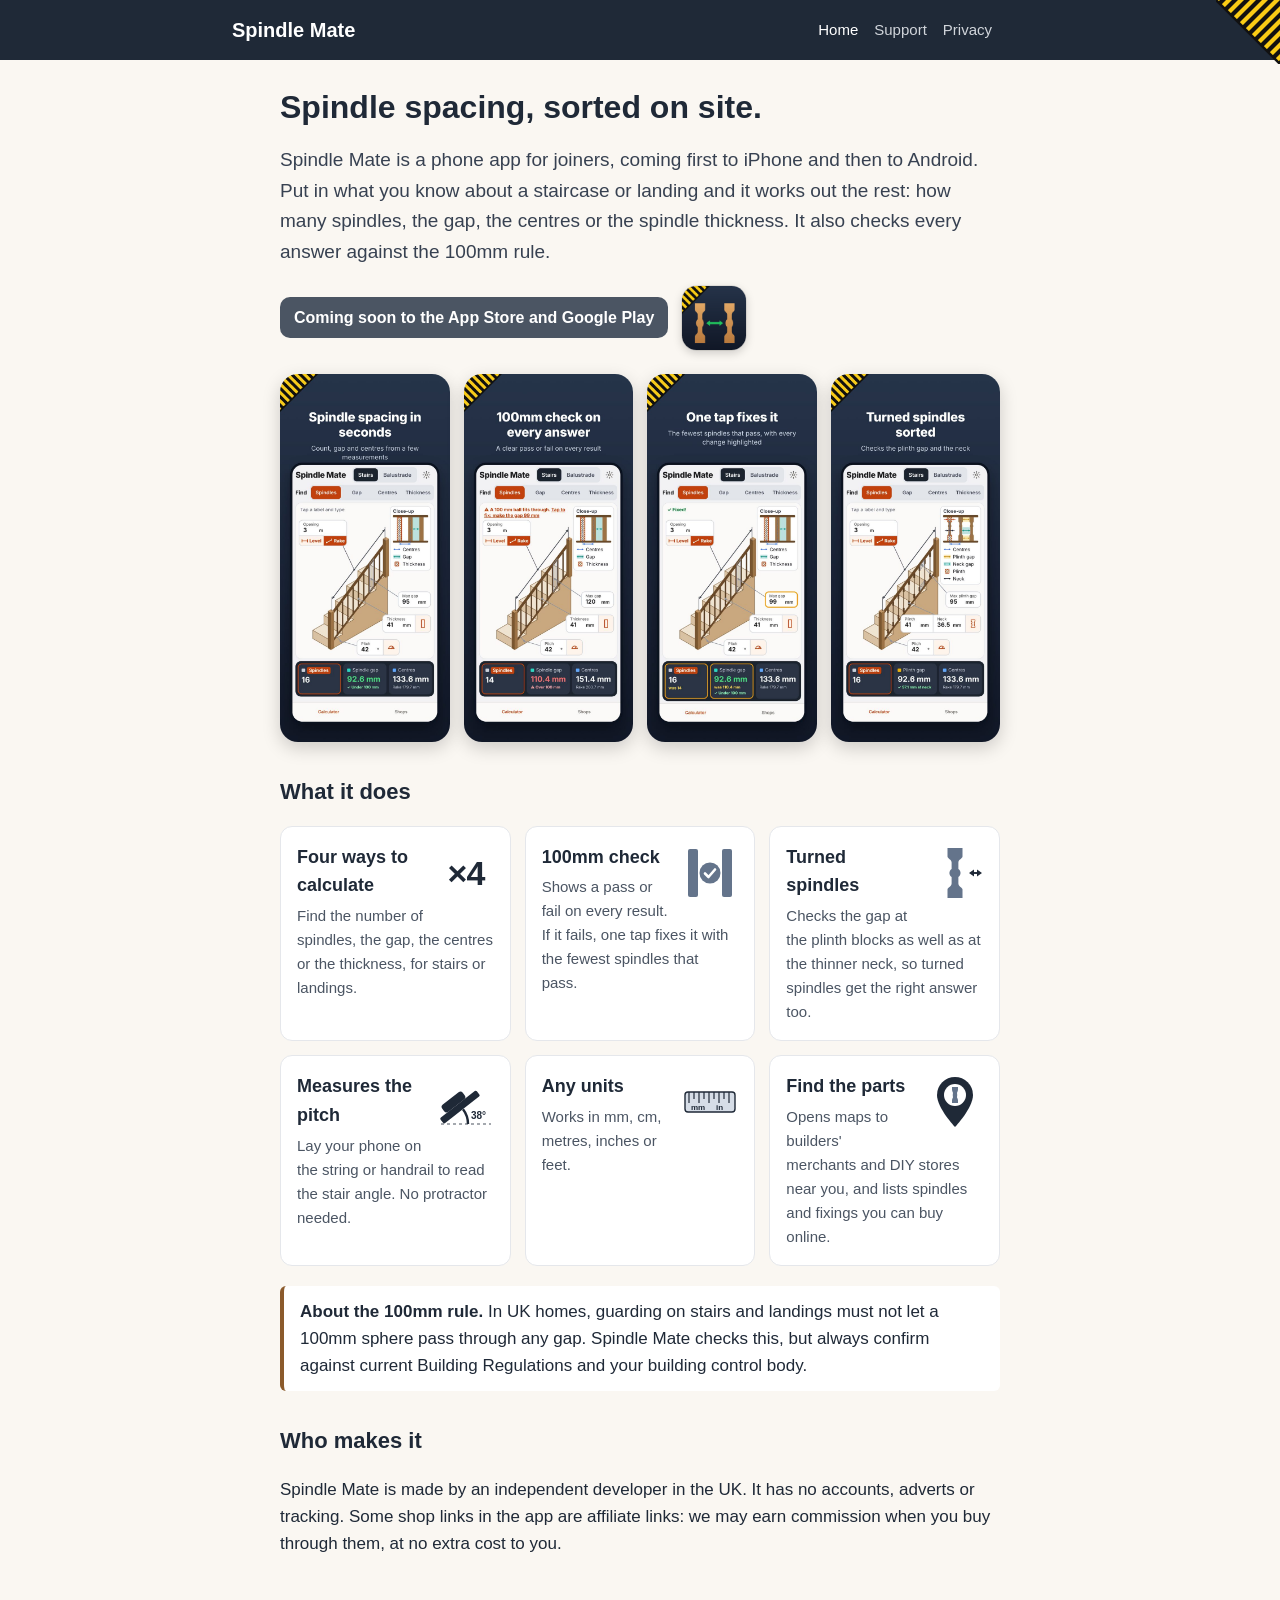
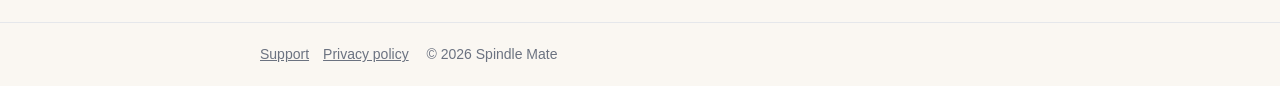
==== commit 1abcda45: "Website: x4 glyph for Four ways to calculate Co-Authored-By: Claude Opus 5.5 <noreply@anthropic.com>" ====
--- a/docs/index.html
+++ b/docs/index.html
@@ -31,7 +31,7 @@
 
   <h2>What it does</h2>
   <div class="grid">
-    <div class="card feature"><svg class="glyph" aria-hidden="true" viewBox="0 0 56 56" width="56" height="56"><rect x="4" y="4" width="22" height="22" rx="5" fill="#D6DDE7"/><rect x="30" y="4" width="22" height="22" rx="5" fill="#D6DDE7"/><rect x="4" y="30" width="22" height="22" rx="5" fill="#D6DDE7"/><rect x="30" y="30" width="22" height="22" rx="5" fill="#D6DDE7"/><text x="15" y="20.5" font-family="-apple-system,Helvetica,Arial" font-size="14" font-weight="800" fill="#1F2937" text-anchor="middle">#</text><line x1="37" y1="15" x2="49" y2="15" stroke="#1F2937" stroke-width="2"/><path d="M33,15 l5,-3.5 v7 Z M53,15 l-5,-3.5 v7 Z" fill="#1F2937"/><line x1="11" y1="41" x2="19" y2="41" stroke="#1F2937" stroke-width="2"/><path d="M7,41 l5,-3.5 v7 Z M23,41 l-5,-3.5 v7 Z" fill="#1F2937"/><rect x="38" y="33" width="6" height="16" rx="1" fill="#64748B" stroke="#1F2937" stroke-width="1.3"/></svg><h3>Four ways to calculate</h3><p>Find the number of spindles, the gap, the centres or the thickness, for stairs or landings.</p></div>
+    <div class="card feature"><svg class="glyph" aria-hidden="true" viewBox="0 0 56 56" width="56" height="56"><text x="28" y="40" text-anchor="middle" font-family="-apple-system,BlinkMacSystemFont,Segoe UI,Roboto,Helvetica,Arial,sans-serif" font-size="34" font-weight="800" fill="#1F2937" letter-spacing="-1">×4</text></svg><h3>Four ways to calculate</h3><p>Find the number of spindles, the gap, the centres or the thickness, for stairs or landings.</p></div>
     <div class="card feature"><svg class="glyph" aria-hidden="true" viewBox="0 0 56 56" width="56" height="56"><rect x="6" y="4" width="10" height="48" rx="2" fill="#64748B"/><rect x="40" y="4" width="10" height="48" rx="2" fill="#64748B"/><circle cx="28" cy="28" r="10.5" fill="#64748B"/><path d="M23,28.5 l3.5,3.5 l6.5,-7.5" fill="none" stroke="#fff" stroke-width="2.6" stroke-linecap="round" stroke-linejoin="round"/></svg><h3>100mm check</h3><p>Shows a pass or fail on every result. If it fails, one tap fixes it with the fewest spindles that pass.</p></div>
     <div class="card feature"><svg class="glyph" aria-hidden="true" viewBox="0 0 56 56" width="56" height="56"><path d="M20.5,3 h15 v8.5 C35.5,13.5 31.375,14.5 31.375,17.5 L31.375,24.0 C34.3,26.0 34.3,30.0 31.375,32.0 L31.375,38.5 C31.375,41.5 35.5,42.5 35.5,44.5 v8.5 h-15 v-8.5 C20.5,42.5 24.625,41.5 24.625,38.5 L24.625,32.0 C21.7,30.0 21.7,26.0 24.625,24.0 L24.625,17.5 C24.625,14.5 20.5,13.5 20.5,11.5 Z" fill="#64748B"/><g stroke="#1F2937" stroke-width="1.6"><line x1="44" y1="28" x2="53" y2="28"/></g><line x1="46" y1="28" x2="51" y2="28" stroke="#1F2937" stroke-width="1.6"/><path d="M42,28 l5,-3.5 v7 Z M55,28 l-5,-3.5 v7 Z" fill="#1F2937"/></svg><h3>Turned spindles</h3><p>Checks the gap at the plinth blocks as well as at the thinner neck, so turned spindles get the right answer too.</p></div>
     <div class="card feature"><svg class="glyph" aria-hidden="true" viewBox="0 0 56 56" width="56" height="56"><line x1="3" y1="50" x2="53" y2="50" stroke="#1F2937" stroke-width="2" stroke-dasharray="3 3" opacity=".4"/><g transform="rotate(-38 6 50)"><rect x="6" y="43" width="46" height="7" rx="1.5" fill="#1F2937"/><rect x="14" y="34" width="26" height="9" rx="3" fill="#1F2937"/></g><path d="M30,50 A24,24 0 0 0 25,35.3" fill="none" stroke="#1F2937" stroke-width="2.4"/><text x="33" y="45" font-family="-apple-system,Helvetica,Arial" font-size="10" font-weight="800" fill="#1F2937">38°</text></svg><h3>Measures the pitch</h3><p>Lay your phone on the string or handrail to read the stair angle. No protractor needed.</p></div>
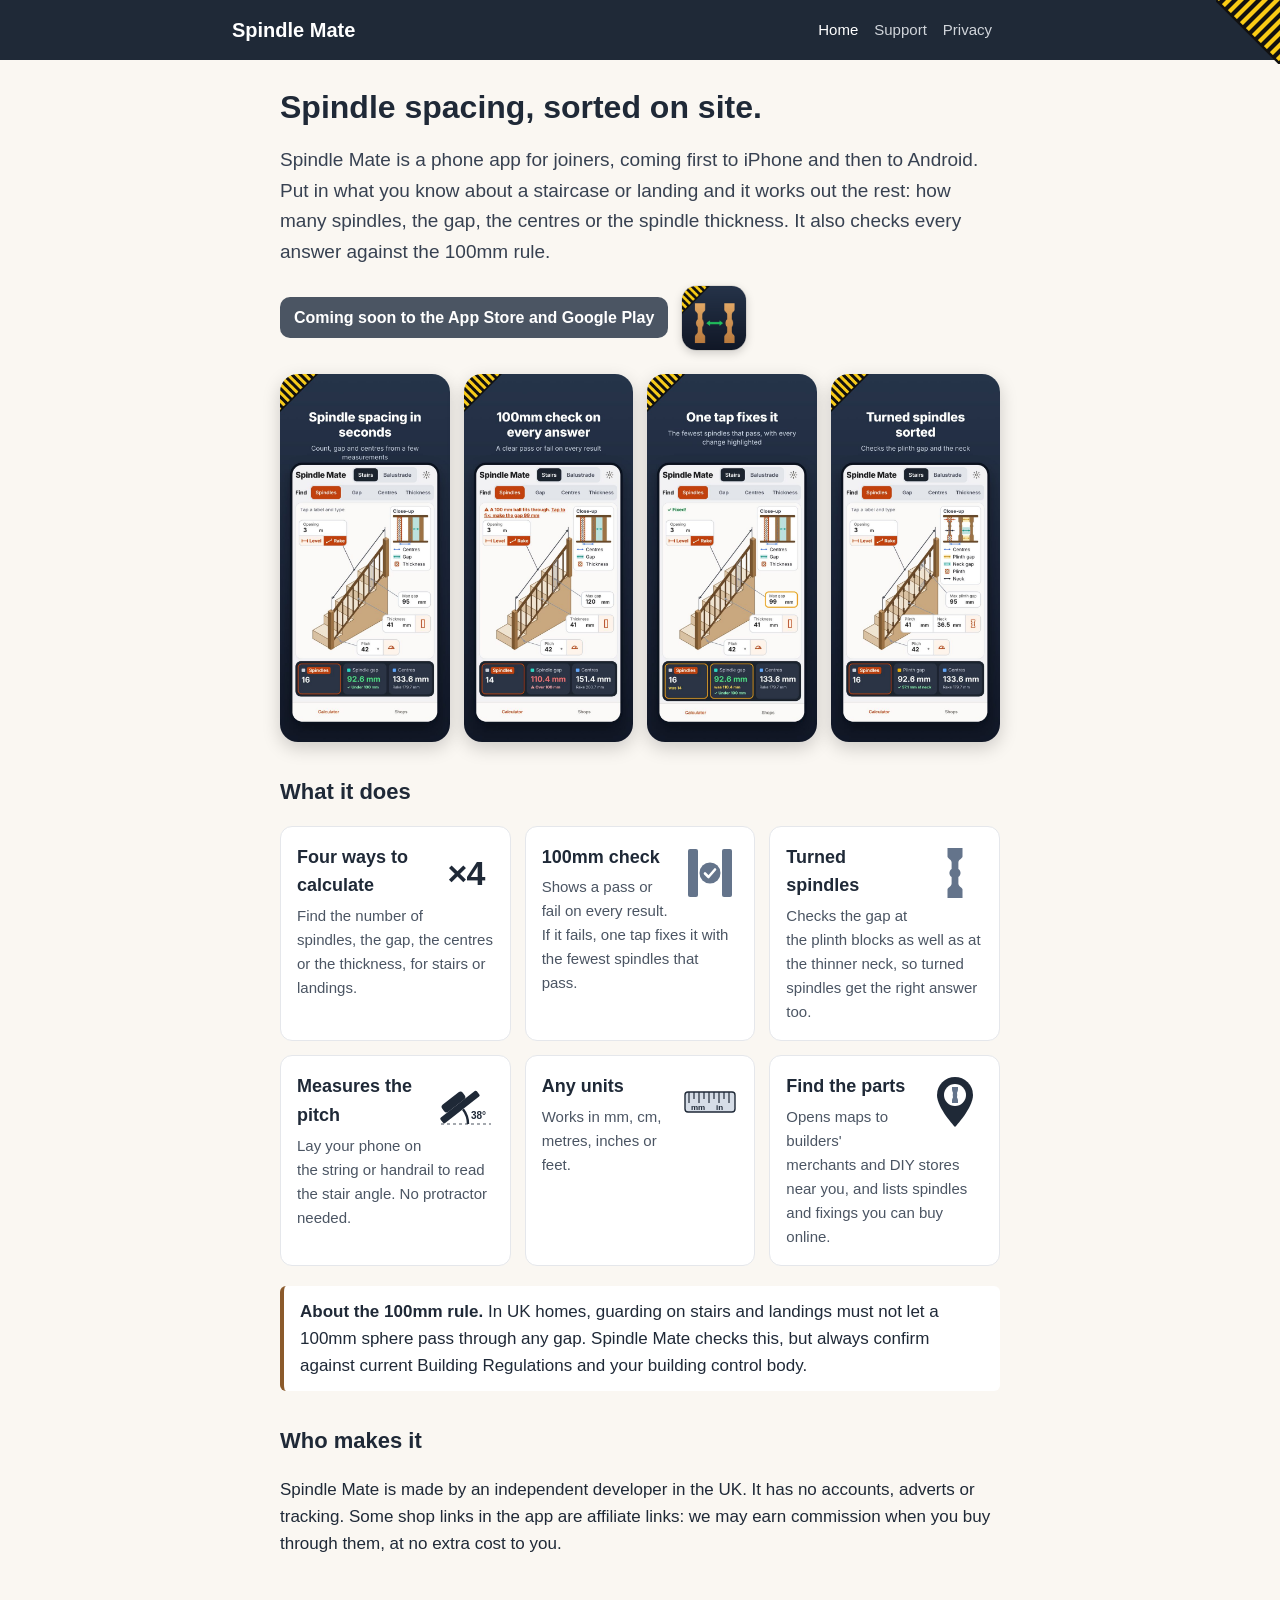
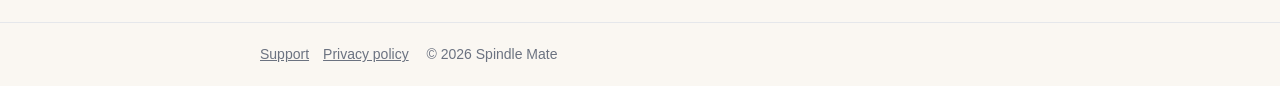
==== commit 7468dc1e: "Website: turned spindle glyph without the arrow Co-Authored-By: Claude Opus 5.5 <noreply@anthropic.c" ====
--- a/docs/index.html
+++ b/docs/index.html
@@ -33,7 +33,7 @@
   <div class="grid">
     <div class="card feature"><svg class="glyph" aria-hidden="true" viewBox="0 0 56 56" width="56" height="56"><text x="28" y="40" text-anchor="middle" font-family="-apple-system,BlinkMacSystemFont,Segoe UI,Roboto,Helvetica,Arial,sans-serif" font-size="34" font-weight="800" fill="#1F2937" letter-spacing="-1">×4</text></svg><h3>Four ways to calculate</h3><p>Find the number of spindles, the gap, the centres or the thickness, for stairs or landings.</p></div>
     <div class="card feature"><svg class="glyph" aria-hidden="true" viewBox="0 0 56 56" width="56" height="56"><rect x="6" y="4" width="10" height="48" rx="2" fill="#64748B"/><rect x="40" y="4" width="10" height="48" rx="2" fill="#64748B"/><circle cx="28" cy="28" r="10.5" fill="#64748B"/><path d="M23,28.5 l3.5,3.5 l6.5,-7.5" fill="none" stroke="#fff" stroke-width="2.6" stroke-linecap="round" stroke-linejoin="round"/></svg><h3>100mm check</h3><p>Shows a pass or fail on every result. If it fails, one tap fixes it with the fewest spindles that pass.</p></div>
-    <div class="card feature"><svg class="glyph" aria-hidden="true" viewBox="0 0 56 56" width="56" height="56"><path d="M20.5,3 h15 v8.5 C35.5,13.5 31.375,14.5 31.375,17.5 L31.375,24.0 C34.3,26.0 34.3,30.0 31.375,32.0 L31.375,38.5 C31.375,41.5 35.5,42.5 35.5,44.5 v8.5 h-15 v-8.5 C20.5,42.5 24.625,41.5 24.625,38.5 L24.625,32.0 C21.7,30.0 21.7,26.0 24.625,24.0 L24.625,17.5 C24.625,14.5 20.5,13.5 20.5,11.5 Z" fill="#64748B"/><g stroke="#1F2937" stroke-width="1.6"><line x1="44" y1="28" x2="53" y2="28"/></g><line x1="46" y1="28" x2="51" y2="28" stroke="#1F2937" stroke-width="1.6"/><path d="M42,28 l5,-3.5 v7 Z M55,28 l-5,-3.5 v7 Z" fill="#1F2937"/></svg><h3>Turned spindles</h3><p>Checks the gap at the plinth blocks as well as at the thinner neck, so turned spindles get the right answer too.</p></div>
+    <div class="card feature"><svg class="glyph" aria-hidden="true" viewBox="0 0 56 56" width="56" height="56"><path d="M20.5,3 h15 v8.5 C35.5,13.5 31.375,14.5 31.375,17.5 L31.375,24.0 C34.3,26.0 34.3,30.0 31.375,32.0 L31.375,38.5 C31.375,41.5 35.5,42.5 35.5,44.5 v8.5 h-15 v-8.5 C20.5,42.5 24.625,41.5 24.625,38.5 L24.625,32.0 C21.7,30.0 21.7,26.0 24.625,24.0 L24.625,17.5 C24.625,14.5 20.5,13.5 20.5,11.5 Z" fill="#64748B"/></svg><h3>Turned spindles</h3><p>Checks the gap at the plinth blocks as well as at the thinner neck, so turned spindles get the right answer too.</p></div>
     <div class="card feature"><svg class="glyph" aria-hidden="true" viewBox="0 0 56 56" width="56" height="56"><line x1="3" y1="50" x2="53" y2="50" stroke="#1F2937" stroke-width="2" stroke-dasharray="3 3" opacity=".4"/><g transform="rotate(-38 6 50)"><rect x="6" y="43" width="46" height="7" rx="1.5" fill="#1F2937"/><rect x="14" y="34" width="26" height="9" rx="3" fill="#1F2937"/></g><path d="M30,50 A24,24 0 0 0 25,35.3" fill="none" stroke="#1F2937" stroke-width="2.4"/><text x="33" y="45" font-family="-apple-system,Helvetica,Arial" font-size="10" font-weight="800" fill="#1F2937">38°</text></svg><h3>Measures the pitch</h3><p>Lay your phone on the string or handrail to read the stair angle. No protractor needed.</p></div>
     <div class="card feature"><svg class="glyph" aria-hidden="true" viewBox="0 0 56 56" width="56" height="56"><rect x="3" y="18" width="50" height="20" rx="3" fill="#D6DDE7" stroke="#1F2937" stroke-width="1.4"/><line x1="7" y1="18" x2="7" y2="29" stroke="#1F2937" stroke-width="1.2"/><line x1="12" y1="18" x2="12" y2="25" stroke="#1F2937" stroke-width="1.2"/><line x1="17" y1="18" x2="17" y2="29" stroke="#1F2937" stroke-width="1.2"/><line x1="22" y1="18" x2="22" y2="25" stroke="#1F2937" stroke-width="1.2"/><line x1="27" y1="18" x2="27" y2="29" stroke="#1F2937" stroke-width="1.2"/><line x1="32" y1="18" x2="32" y2="25" stroke="#1F2937" stroke-width="1.2"/><line x1="37" y1="18" x2="37" y2="29" stroke="#1F2937" stroke-width="1.2"/><line x1="42" y1="18" x2="42" y2="25" stroke="#1F2937" stroke-width="1.2"/><line x1="47" y1="18" x2="47" y2="29" stroke="#1F2937" stroke-width="1.2"/><text x="9" y="35.5" font-family="-apple-system,Helvetica,Arial" font-size="8" font-weight="800" fill="#1F2937">mm</text><text x="34" y="35.5" font-family="-apple-system,Helvetica,Arial" font-size="8" font-weight="800" fill="#1F2937">in</text></svg><h3>Any units</h3><p>Works in mm, cm, metres, inches or feet.</p></div>
     <div class="card feature"><svg class="glyph" aria-hidden="true" viewBox="0 0 56 56" width="56" height="56"><path d="M28,53 C28,53 10,34 10,21 A18,18 0 0 1 46,21 C46,34 28,53 28,53 Z" fill="#1F2937"/><circle cx="28" cy="21" r="11" fill="#fff"/><path d="M25.0,13 h6 v2.72 C31.0,17.72 29.35,18.72 29.35,21.72 L29.35,17.0 C30.52,19.0 30.52,23.0 29.35,25.0 L29.35,20.28 C29.35,23.28 31.0,24.28 31.0,26.28 v2.72 h-6 v-2.72 C25.0,24.28 26.65,23.28 26.65,20.28 L26.65,25.0 C25.48,23.0 25.48,19.0 26.65,17.0 L26.65,21.72 C26.65,18.72 25.0,17.72 25.0,15.72 Z" fill="#64748B"/></svg><h3>Find the parts</h3><p>Opens maps to builders' merchants and DIY stores near you, and lists spindles and fixings you can buy online.</p></div>
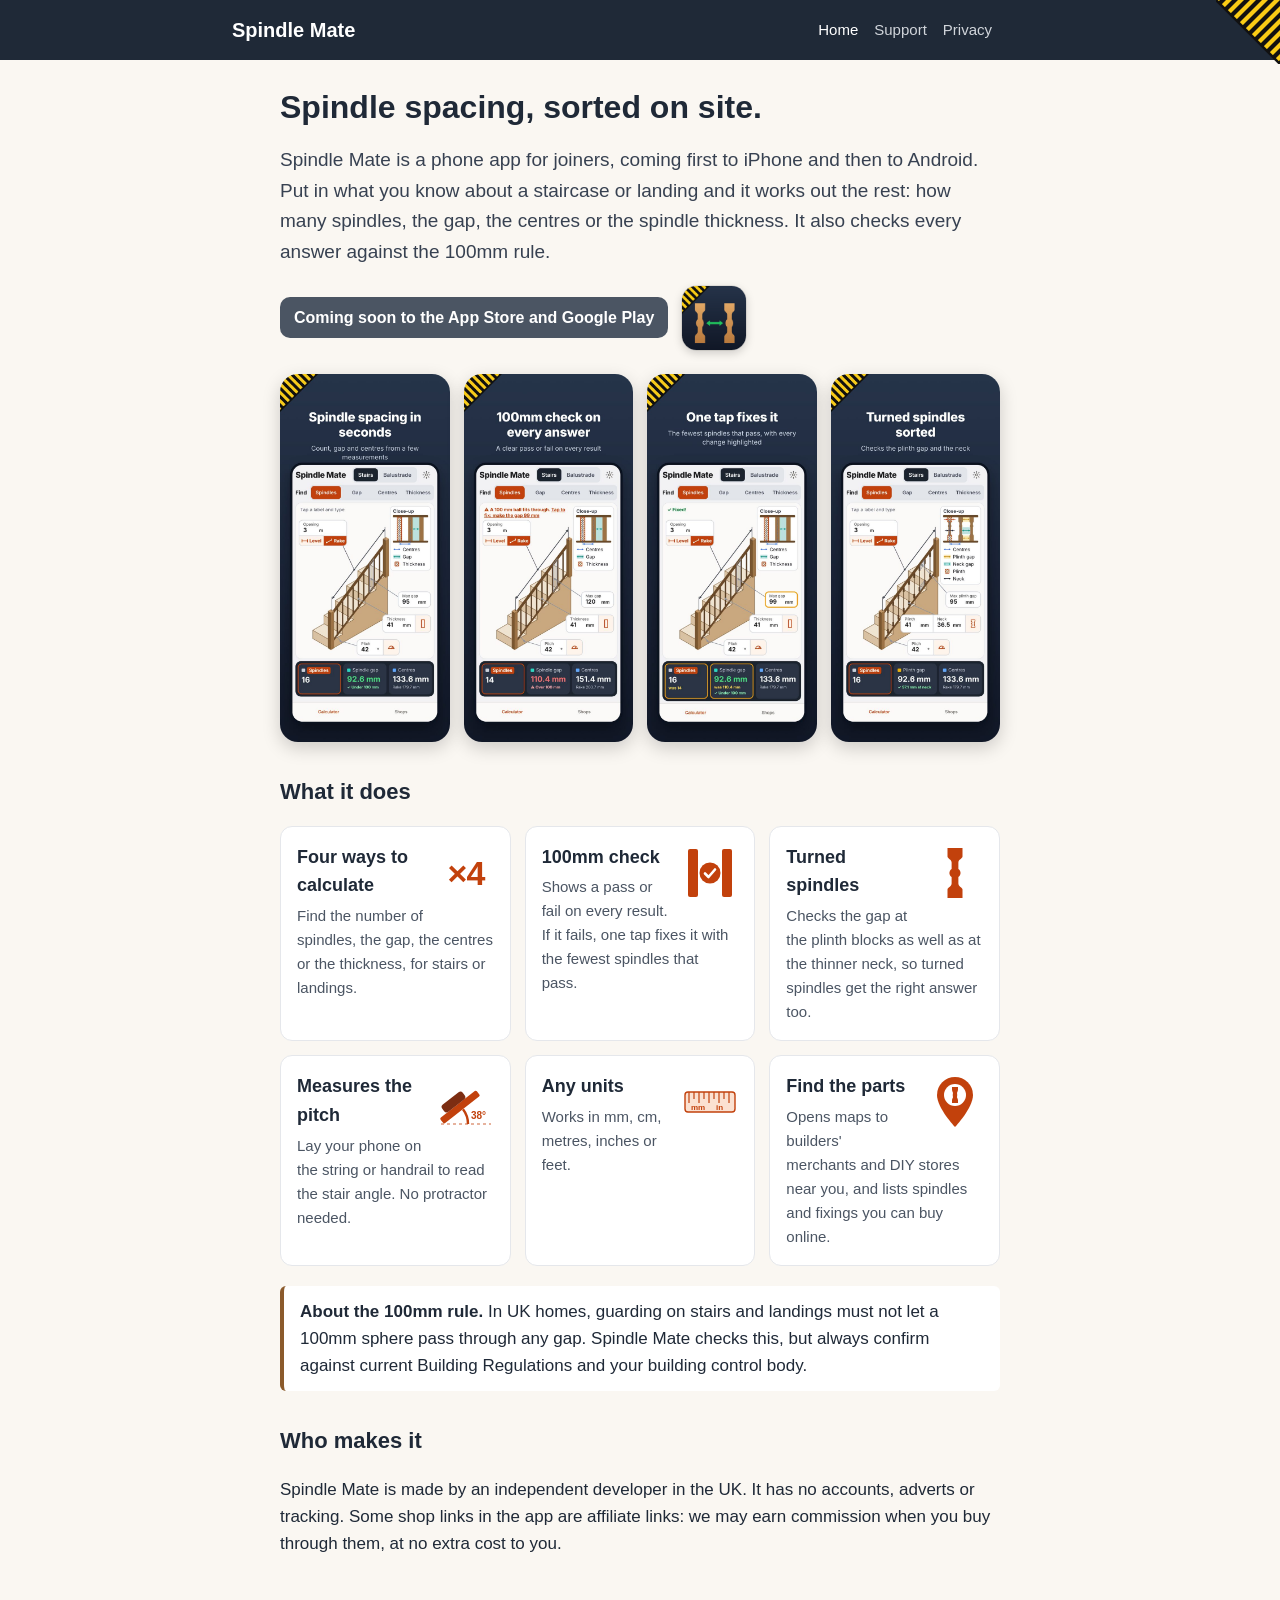
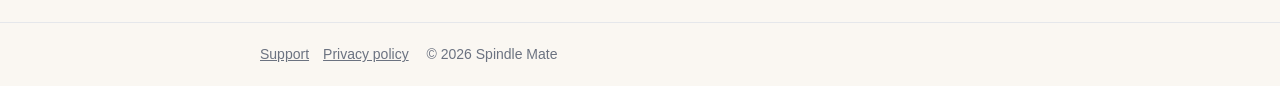
==== commit 2c059621: "Website: feature glyphs in the app's orange Co-Authored-By: Claude Opus 5.5 <noreply@anthropic.com> " ====
--- a/docs/index.html
+++ b/docs/index.html
@@ -31,12 +31,12 @@
 
   <h2>What it does</h2>
   <div class="grid">
-    <div class="card feature"><svg class="glyph" aria-hidden="true" viewBox="0 0 56 56" width="56" height="56"><text x="28" y="40" text-anchor="middle" font-family="-apple-system,BlinkMacSystemFont,Segoe UI,Roboto,Helvetica,Arial,sans-serif" font-size="34" font-weight="800" fill="#1F2937" letter-spacing="-1">×4</text></svg><h3>Four ways to calculate</h3><p>Find the number of spindles, the gap, the centres or the thickness, for stairs or landings.</p></div>
-    <div class="card feature"><svg class="glyph" aria-hidden="true" viewBox="0 0 56 56" width="56" height="56"><rect x="6" y="4" width="10" height="48" rx="2" fill="#64748B"/><rect x="40" y="4" width="10" height="48" rx="2" fill="#64748B"/><circle cx="28" cy="28" r="10.5" fill="#64748B"/><path d="M23,28.5 l3.5,3.5 l6.5,-7.5" fill="none" stroke="#fff" stroke-width="2.6" stroke-linecap="round" stroke-linejoin="round"/></svg><h3>100mm check</h3><p>Shows a pass or fail on every result. If it fails, one tap fixes it with the fewest spindles that pass.</p></div>
-    <div class="card feature"><svg class="glyph" aria-hidden="true" viewBox="0 0 56 56" width="56" height="56"><path d="M20.5,3 h15 v8.5 C35.5,13.5 31.375,14.5 31.375,17.5 L31.375,24.0 C34.3,26.0 34.3,30.0 31.375,32.0 L31.375,38.5 C31.375,41.5 35.5,42.5 35.5,44.5 v8.5 h-15 v-8.5 C20.5,42.5 24.625,41.5 24.625,38.5 L24.625,32.0 C21.7,30.0 21.7,26.0 24.625,24.0 L24.625,17.5 C24.625,14.5 20.5,13.5 20.5,11.5 Z" fill="#64748B"/></svg><h3>Turned spindles</h3><p>Checks the gap at the plinth blocks as well as at the thinner neck, so turned spindles get the right answer too.</p></div>
-    <div class="card feature"><svg class="glyph" aria-hidden="true" viewBox="0 0 56 56" width="56" height="56"><line x1="3" y1="50" x2="53" y2="50" stroke="#1F2937" stroke-width="2" stroke-dasharray="3 3" opacity=".4"/><g transform="rotate(-38 6 50)"><rect x="6" y="43" width="46" height="7" rx="1.5" fill="#1F2937"/><rect x="14" y="34" width="26" height="9" rx="3" fill="#1F2937"/></g><path d="M30,50 A24,24 0 0 0 25,35.3" fill="none" stroke="#1F2937" stroke-width="2.4"/><text x="33" y="45" font-family="-apple-system,Helvetica,Arial" font-size="10" font-weight="800" fill="#1F2937">38°</text></svg><h3>Measures the pitch</h3><p>Lay your phone on the string or handrail to read the stair angle. No protractor needed.</p></div>
-    <div class="card feature"><svg class="glyph" aria-hidden="true" viewBox="0 0 56 56" width="56" height="56"><rect x="3" y="18" width="50" height="20" rx="3" fill="#D6DDE7" stroke="#1F2937" stroke-width="1.4"/><line x1="7" y1="18" x2="7" y2="29" stroke="#1F2937" stroke-width="1.2"/><line x1="12" y1="18" x2="12" y2="25" stroke="#1F2937" stroke-width="1.2"/><line x1="17" y1="18" x2="17" y2="29" stroke="#1F2937" stroke-width="1.2"/><line x1="22" y1="18" x2="22" y2="25" stroke="#1F2937" stroke-width="1.2"/><line x1="27" y1="18" x2="27" y2="29" stroke="#1F2937" stroke-width="1.2"/><line x1="32" y1="18" x2="32" y2="25" stroke="#1F2937" stroke-width="1.2"/><line x1="37" y1="18" x2="37" y2="29" stroke="#1F2937" stroke-width="1.2"/><line x1="42" y1="18" x2="42" y2="25" stroke="#1F2937" stroke-width="1.2"/><line x1="47" y1="18" x2="47" y2="29" stroke="#1F2937" stroke-width="1.2"/><text x="9" y="35.5" font-family="-apple-system,Helvetica,Arial" font-size="8" font-weight="800" fill="#1F2937">mm</text><text x="34" y="35.5" font-family="-apple-system,Helvetica,Arial" font-size="8" font-weight="800" fill="#1F2937">in</text></svg><h3>Any units</h3><p>Works in mm, cm, metres, inches or feet.</p></div>
-    <div class="card feature"><svg class="glyph" aria-hidden="true" viewBox="0 0 56 56" width="56" height="56"><path d="M28,53 C28,53 10,34 10,21 A18,18 0 0 1 46,21 C46,34 28,53 28,53 Z" fill="#1F2937"/><circle cx="28" cy="21" r="11" fill="#fff"/><path d="M25.0,13 h6 v2.72 C31.0,17.72 29.35,18.72 29.35,21.72 L29.35,17.0 C30.52,19.0 30.52,23.0 29.35,25.0 L29.35,20.28 C29.35,23.28 31.0,24.28 31.0,26.28 v2.72 h-6 v-2.72 C25.0,24.28 26.65,23.28 26.65,20.28 L26.65,25.0 C25.48,23.0 25.48,19.0 26.65,17.0 L26.65,21.72 C26.65,18.72 25.0,17.72 25.0,15.72 Z" fill="#64748B"/></svg><h3>Find the parts</h3><p>Opens maps to builders' merchants and DIY stores near you, and lists spindles and fixings you can buy online.</p></div>
+    <div class="card feature"><svg class="glyph" aria-hidden="true" viewBox="0 0 56 56" width="56" height="56"><text x="28" y="40" text-anchor="middle" font-family="-apple-system,BlinkMacSystemFont,Segoe UI,Roboto,Helvetica,Arial,sans-serif" font-size="34" font-weight="800" fill="#C2410C" letter-spacing="-1">×4</text></svg><h3>Four ways to calculate</h3><p>Find the number of spindles, the gap, the centres or the thickness, for stairs or landings.</p></div>
+    <div class="card feature"><svg class="glyph" aria-hidden="true" viewBox="0 0 56 56" width="56" height="56"><rect x="6" y="4" width="10" height="48" rx="2" fill="#C2410C"/><rect x="40" y="4" width="10" height="48" rx="2" fill="#C2410C"/><circle cx="28" cy="28" r="10.5" fill="#C2410C"/><path d="M23,28.5 l3.5,3.5 l6.5,-7.5" fill="none" stroke="#fff" stroke-width="2.6" stroke-linecap="round" stroke-linejoin="round"/></svg><h3>100mm check</h3><p>Shows a pass or fail on every result. If it fails, one tap fixes it with the fewest spindles that pass.</p></div>
+    <div class="card feature"><svg class="glyph" aria-hidden="true" viewBox="0 0 56 56" width="56" height="56"><path d="M20.5,3 h15 v8.5 C35.5,13.5 31.375,14.5 31.375,17.5 L31.375,24.0 C34.3,26.0 34.3,30.0 31.375,32.0 L31.375,38.5 C31.375,41.5 35.5,42.5 35.5,44.5 v8.5 h-15 v-8.5 C20.5,42.5 24.625,41.5 24.625,38.5 L24.625,32.0 C21.7,30.0 21.7,26.0 24.625,24.0 L24.625,17.5 C24.625,14.5 20.5,13.5 20.5,11.5 Z" fill="#C2410C"/></svg><h3>Turned spindles</h3><p>Checks the gap at the plinth blocks as well as at the thinner neck, so turned spindles get the right answer too.</p></div>
+    <div class="card feature"><svg class="glyph" aria-hidden="true" viewBox="0 0 56 56" width="56" height="56"><line x1="3" y1="50" x2="53" y2="50" stroke="#C2410C" stroke-width="2" stroke-dasharray="3 3" opacity=".4"/><g transform="rotate(-38 6 50)"><rect x="6" y="43" width="46" height="7" rx="1.5" fill="#C2410C"/><rect x="14" y="34" width="26" height="9" rx="3" fill="#7C2D12"/></g><path d="M30,50 A24,24 0 0 0 25,35.3" fill="none" stroke="#C2410C" stroke-width="2.4"/><text x="33" y="45" font-family="-apple-system,Helvetica,Arial" font-size="10" font-weight="800" fill="#C2410C">38°</text></svg><h3>Measures the pitch</h3><p>Lay your phone on the string or handrail to read the stair angle. No protractor needed.</p></div>
+    <div class="card feature"><svg class="glyph" aria-hidden="true" viewBox="0 0 56 56" width="56" height="56"><rect x="3" y="18" width="50" height="20" rx="3" fill="#FBE1D1" stroke="#C2410C" stroke-width="1.4"/><line x1="7" y1="18" x2="7" y2="29" stroke="#C2410C" stroke-width="1.2"/><line x1="12" y1="18" x2="12" y2="25" stroke="#C2410C" stroke-width="1.2"/><line x1="17" y1="18" x2="17" y2="29" stroke="#C2410C" stroke-width="1.2"/><line x1="22" y1="18" x2="22" y2="25" stroke="#C2410C" stroke-width="1.2"/><line x1="27" y1="18" x2="27" y2="29" stroke="#C2410C" stroke-width="1.2"/><line x1="32" y1="18" x2="32" y2="25" stroke="#C2410C" stroke-width="1.2"/><line x1="37" y1="18" x2="37" y2="29" stroke="#C2410C" stroke-width="1.2"/><line x1="42" y1="18" x2="42" y2="25" stroke="#C2410C" stroke-width="1.2"/><line x1="47" y1="18" x2="47" y2="29" stroke="#C2410C" stroke-width="1.2"/><text x="9" y="35.5" font-family="-apple-system,Helvetica,Arial" font-size="8" font-weight="800" fill="#C2410C">mm</text><text x="34" y="35.5" font-family="-apple-system,Helvetica,Arial" font-size="8" font-weight="800" fill="#C2410C">in</text></svg><h3>Any units</h3><p>Works in mm, cm, metres, inches or feet.</p></div>
+    <div class="card feature"><svg class="glyph" aria-hidden="true" viewBox="0 0 56 56" width="56" height="56"><path d="M28,53 C28,53 10,34 10,21 A18,18 0 0 1 46,21 C46,34 28,53 28,53 Z" fill="#C2410C"/><circle cx="28" cy="21" r="11" fill="#fff"/><path d="M25.0,13 h6 v2.72 C31.0,17.72 29.35,18.72 29.35,21.72 L29.35,17.0 C30.52,19.0 30.52,23.0 29.35,25.0 L29.35,20.28 C29.35,23.28 31.0,24.28 31.0,26.28 v2.72 h-6 v-2.72 C25.0,24.28 26.65,23.28 26.65,20.28 L26.65,25.0 C25.48,23.0 25.48,19.0 26.65,17.0 L26.65,21.72 C26.65,18.72 25.0,17.72 25.0,15.72 Z" fill="#C2410C"/></svg><h3>Find the parts</h3><p>Opens maps to builders' merchants and DIY stores near you, and lists spindles and fixings you can buy online.</p></div>
   </div>
 
   <div class="note">
